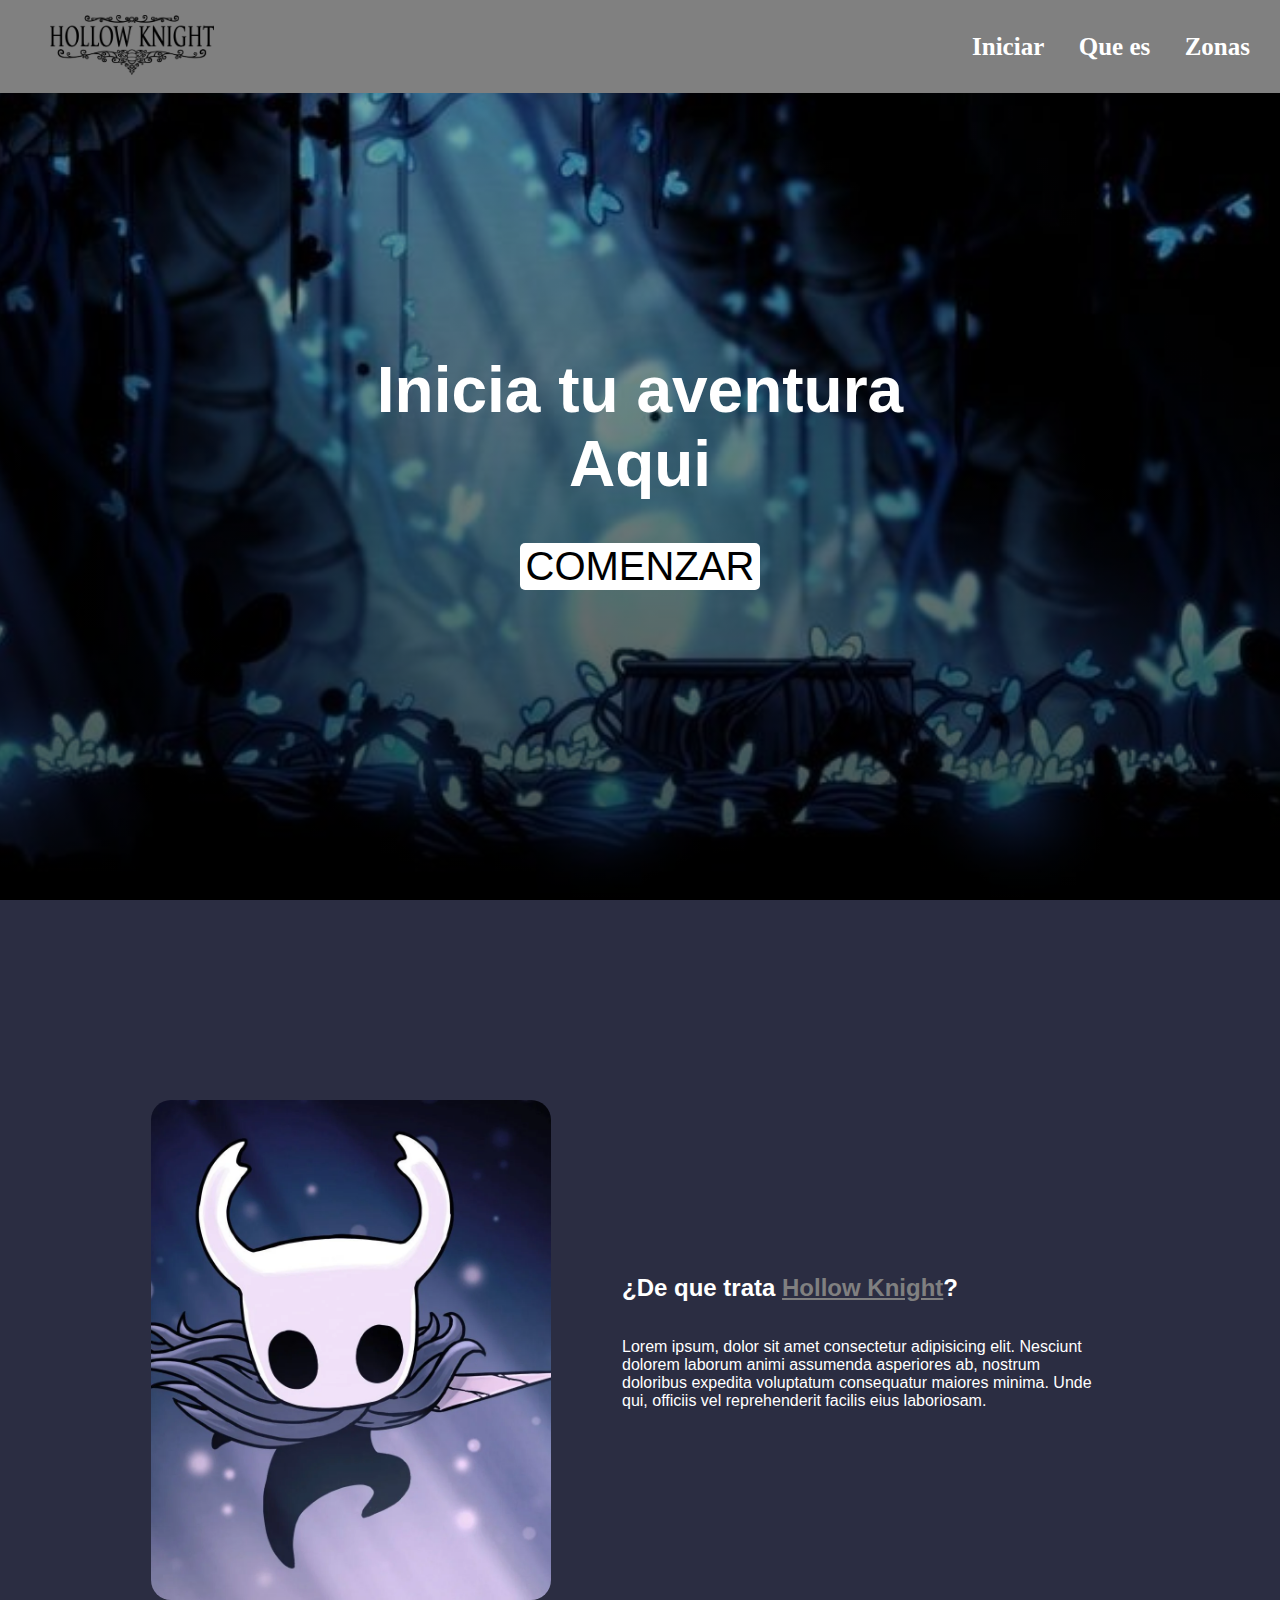
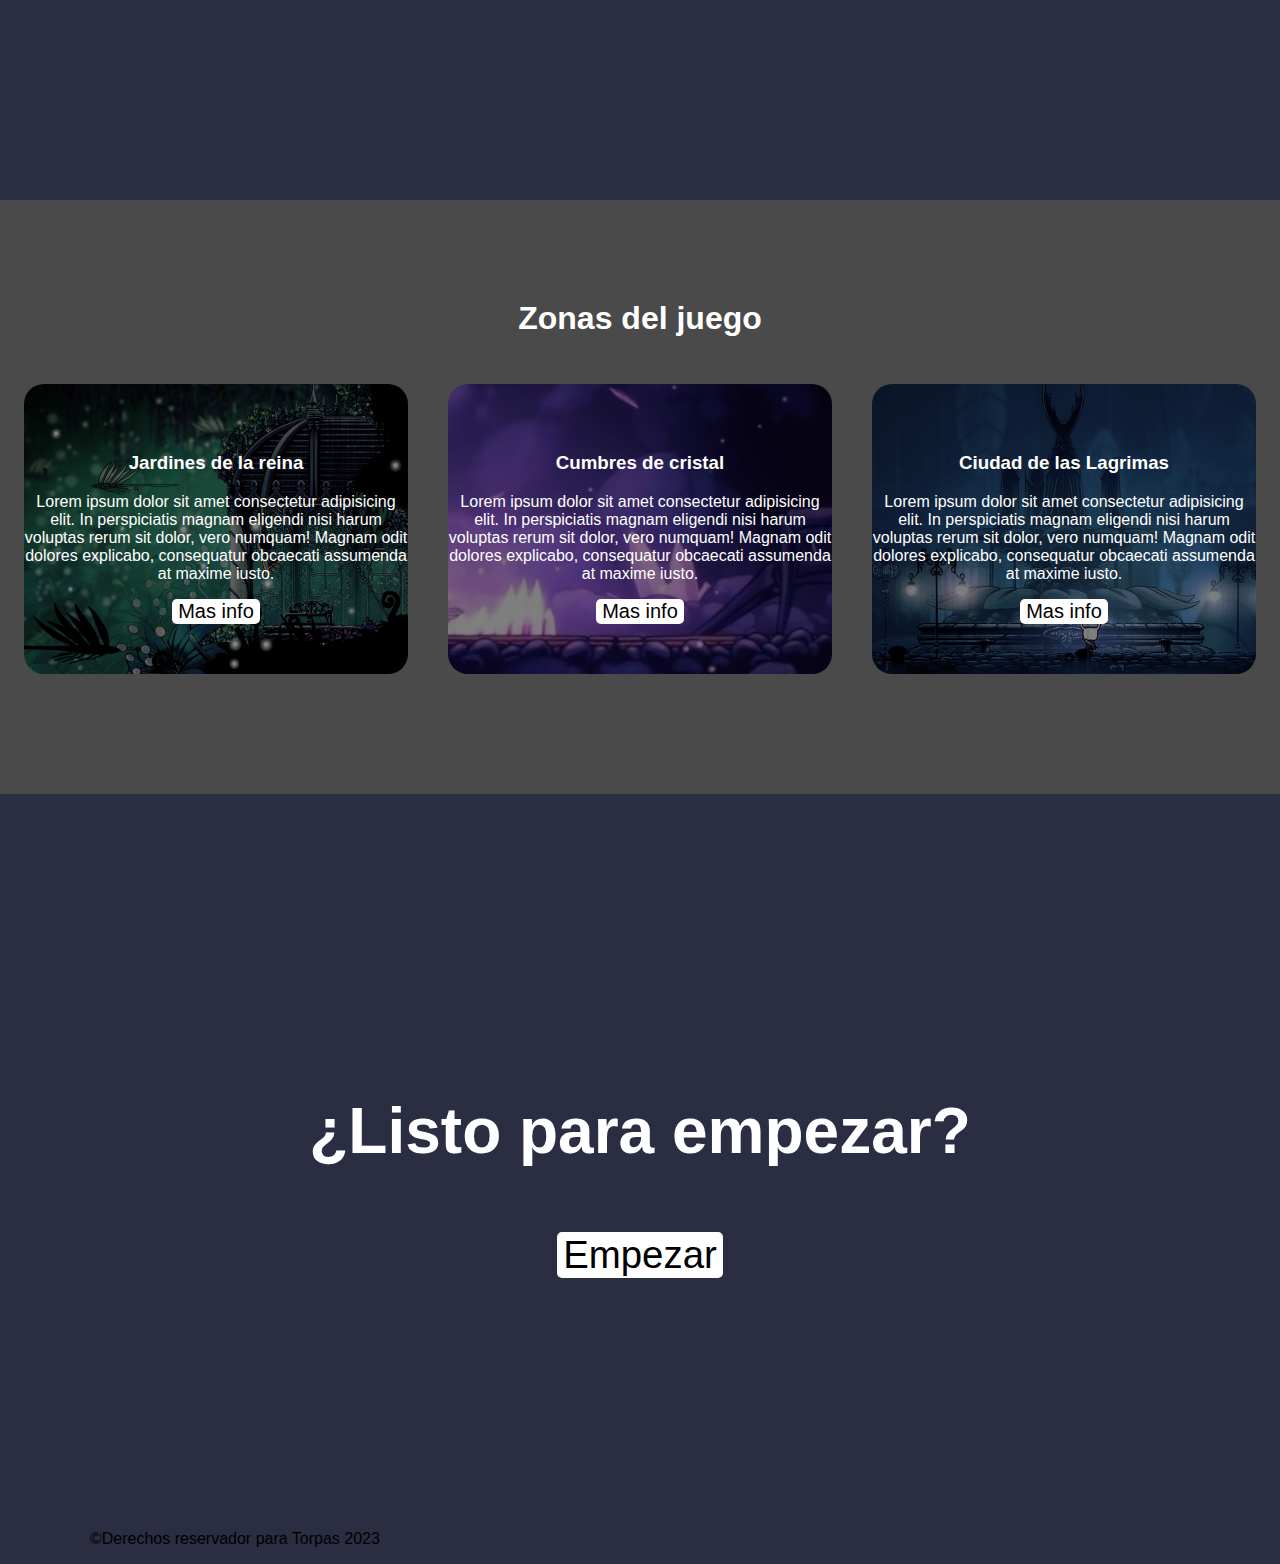
==== practicas_html_css/static_page/index.html @ 8b32c469 "Falta" ====
<!DOCTYPE html>
<html lang="en">
<head>
    <link rel="stylesheet" href="styles/styles.css">
    <meta charset="UTF-8">
    <meta http-equiv="X-UA-Compatible" content="IE=edge">
    <meta name="viewport" content="width=device-width, initial-scale=1.0">
    <title>Hollow Knight</title>
</head>
<body>
    <header class="header">
        <div class="header__container">
            <a href="">
                <img href="" class ='header__img' src="img/Hollow-Knight-Logo-PNG.png" alt="logo Hollow">
            </a>

            <nav class="header__nav">
                <a class="header__nav__a" href="#hero">Iniciar</a>
                <a class="header__nav__a" href="#hero2">Que es</a>
                <a class="header__nav__a" href="#zonas">Zonas</a>
            </nav>
        </div>    
    </header>

    <section class="hero" id="hero">
        <h1>Inicia tu aventura <br>Aqui</h1>
        <form action=''>
            <button class="hero__button">COMENZAR</button>
        </form>
    </section>

    <section id="hero2" class="hero2">
        <div class="container"><div class="hero2__content-container">
                <div class="hero2__imagen"></div>
                <div class="hero2__content-container__text">
                    <h2>¿De que trata <span>Hollow Knight</span>?</h2>
                <p>Lorem ipsum, dolor sit amet consectetur adipisicing elit. Nesciunt dolorem laborum animi assumenda asperiores ab, nostrum doloribus expedita voluptatum consequatur maiores minima. Unde qui, officiis vel reprehenderit facilis eius laboriosam.</p>
                </div>
            </div>
        </div>
        
    </section>

    <section id='zonas' class="zonas">
            <h2>Zonas del juego</h2>
            <div class="zonas__cartas">
                <div class="zonas__cartas__jardin">
                    <h3>Jardines de la reina</h3>
                     <p>Lorem ipsum dolor sit amet consectetur adipisicing elit. In perspiciatis magnam eligendi nisi harum voluptas rerum sit dolor, vero numquam! Magnam odit dolores explicabo, consequatur obcaecati assumenda at maxime iusto.</p>
                     <form action=''>
                        <button>Mas info</button>
                    </form>
                </div>
        
                <div class="zonas__cartas__cristal">
                    <h3>Cumbres de cristal</h3> 
                    <p>Lorem ipsum dolor sit amet consectetur adipisicing elit. In perspiciatis magnam eligendi nisi harum voluptas rerum sit dolor, vero numquam! Magnam odit dolores explicabo, consequatur obcaecati assumenda at maxime iusto.</p> 
                    <form action=''>
                        <button>Mas info</button>
                    </form>
                </div>
        
                <div class="zonas__cartas__ciudad"><h3>Ciudad de las Lagrimas</h3> 
                    <p>Lorem ipsum dolor sit amet consectetur adipisicing elit. In perspiciatis magnam eligendi nisi harum voluptas rerum sit dolor, vero numquam! Magnam odit dolores explicabo, consequatur obcaecati assumenda at maxime iusto.</p>
                    <form action=''>
                        <button>Mas info</button>
                    </form>
                </div>
            </div>
    </section>

    <section class="empezar">
        <h3>¿Listo para empezar?</h3>
        <form action=''>
            <button class="empezar__button">Empezar</button>
        </form>
    </section>

    <footer class="footer">
        <div class="container">
            <p>&copy;Derechos reservador para Torpas 2023</p>
        </div>
    </footer>
</body>
</html>
---- practicas_html_css/static_page/styles/styles.css ----
body {
  padding: 0;
  margin: 0;
  background: #2b2d42;
  font-family: sans-serif;
}

.header {
  padding: 15px 10px;
  background-color: grey;
  position: fixed;
  width: 100%;
  height: 7vh;
}
.header__container {
  max-width: 1200px;
  margin: auto;
  display: flex;
  flex-direction: row;
  justify-content: space-between;
  align-items: center;
}
.header__img {
  height: 60px;
  transition: all 1.4s ease;
}
.header__img:hover {
  transform: scale(1.25);
}
.header__nav a {
  margin-left: 30px;
  color: white;
  font-size: 25px;
  font-family: "Roboto";
  text-decoration: none;
  transition: all 0.9s;
  font-weight: bold;
}
.header__nav a:hover {
  color: aqua;
  text-shadow: 0px 0px 20px aqua;
}

@media (max-width: 800px) {
  .header .header__container {
    flex-direction: column;
    align-items: center;
    justify-content: center;
  }
  .header .header__container__nav {
    display: flex;
    flex-direction: column;
    align-items: center;
  }
  .header .header__container__nav__a {
    padding-top: 10px;
  }
  .zonas {
    display: flex;
    flex-direction: column;
  }
  .zonas p {
    display: none;
  }
}
.hero {
  height: 100vh;
  font-size: 2rem;
  display: flex;
  flex-direction: column;
  justify-content: center;
  align-items: center;
  text-align: center;
  color: white;
  background-image: linear-gradient(0deg, rgba(0, 0, 0, 0.7), rgba(0, 0, 0, 0.3)), url(../img/FondoPrincipal.jpeg);
  background-repeat: no-repeat;
  background-size: cover;
  background-position: center center;
}
.hero__button {
  font-size: 40px;
}

.hero2 {
  height: 100vh;
  display: flex;
  flex-direction: column;
  justify-content: center;
}
.hero2__imagen {
  background-image: url("../img/quetrata.webp");
  border-radius: 20px;
  background-position: center center;
  background-size: cover;
  height: 500px;
  width: 400px;
}
.hero2__content-container {
  display: flex;
  text-align: center;
  justify-content: space-evenly;
  padding: 200px 12px;
}
.hero2__content-container span {
  color: grey;
  text-decoration: underline;
}
.hero2__content-container__text {
  color: white;
  width: 45%;
  text-align: initial;
  padding: 0px 30px;
  padding-left: 30px;
  display: flex;
  justify-content: center;
  flex-direction: column;
  max-width: 600px;
}
.hero2__content-container__text h2 {
  margin-top: 0px;
}

.zonas {
  color: white;
  padding: 100px 0px;
  background: rgb(74, 74, 74);
  width: 100vw;
  display: flex;
  align-items: center;
  flex-direction: column;
}
.zonas h2 {
  font-size: 2rem;
  margin-top: 0px;
}
.zonas__cartas {
  display: flex;
  flex-wrap: nowrap;
  justify-content: center;
  align-items: center;
  text-align: center;
  flex-direction: row;
}
.zonas__cartas__jardin {
  background-image: linear-gradient(0deg, rgba(0, 0, 0, 0.5), rgba(0, 0, 0, 0.5)), url(../img/jardines.webp);
  background-repeat: no-repeat;
  background-size: cover;
  background-position: center center;
  padding: 50px 0px;
  margin: 20px;
  transition: all 0.5s ease;
  border-radius: 20px;
  width: 30vw;
}
.zonas__cartas__jardin:hover {
  box-shadow: 0px 0px 15px rgb(31, 113, 31);
  transform: scale(1.03);
}
.zonas__cartas__cristal {
  background-image: linear-gradient(0deg, rgba(0, 0, 0, 0.5), rgba(0, 0, 0, 0.5)), url(../img/cristales.jpg);
  padding: 50px 0px;
  margin: 20px;
  border-radius: 20px;
  background-repeat: no-repeat;
  background-size: cover;
  background-position: center center;
  transition: all 0.5s ease;
  width: 30vw;
}
.zonas__cartas__cristal:hover {
  box-shadow: 0px 0px 15px blueviolet;
  transform: scale(1.03);
}
.zonas__cartas__ciudad {
  background-image: linear-gradient(0deg, rgba(0, 0, 0, 0.5), rgba(0, 0, 0, 0.5)), url(../img/ciudad.jpg);
  padding: 50px 0px;
  margin: 20px;
  border-radius: 20px;
  background-repeat: no-repeat;
  background-size: cover;
  background-position: center center;
  transition: all 0.5s ease;
  width: 30vw;
}
.zonas__cartas__ciudad:hover {
  box-shadow: 0px 0px 15px rgb(44, 44, 166);
  transform: scale(1.03);
}

.empezar {
  height: 80vh;
  display: flex;
  flex-direction: column;
  justify-content: center;
  align-items: center;
  color: white;
}
.empezar__button {
  font-size: 3vw;
}
.empezar h3 {
  font-size: 5vw;
}

.container {
  max-width: 1100px;
  margin: auto;
}

button {
  background-color: white;
  border-radius: 5px;
  font-family: "Gill Sans", "Gill Sans MT", Calibri, "Trebuchet MS", sans-serif;
  height: auto;
  font-size: 20px;
  border: none;
  transition: all 0.7s ease;
}

button:hover {
  box-shadow: 0px 0px 15px white;
}

html {
  scroll-behavior: smooth;
}/*# sourceMappingURL=styles.css.map */
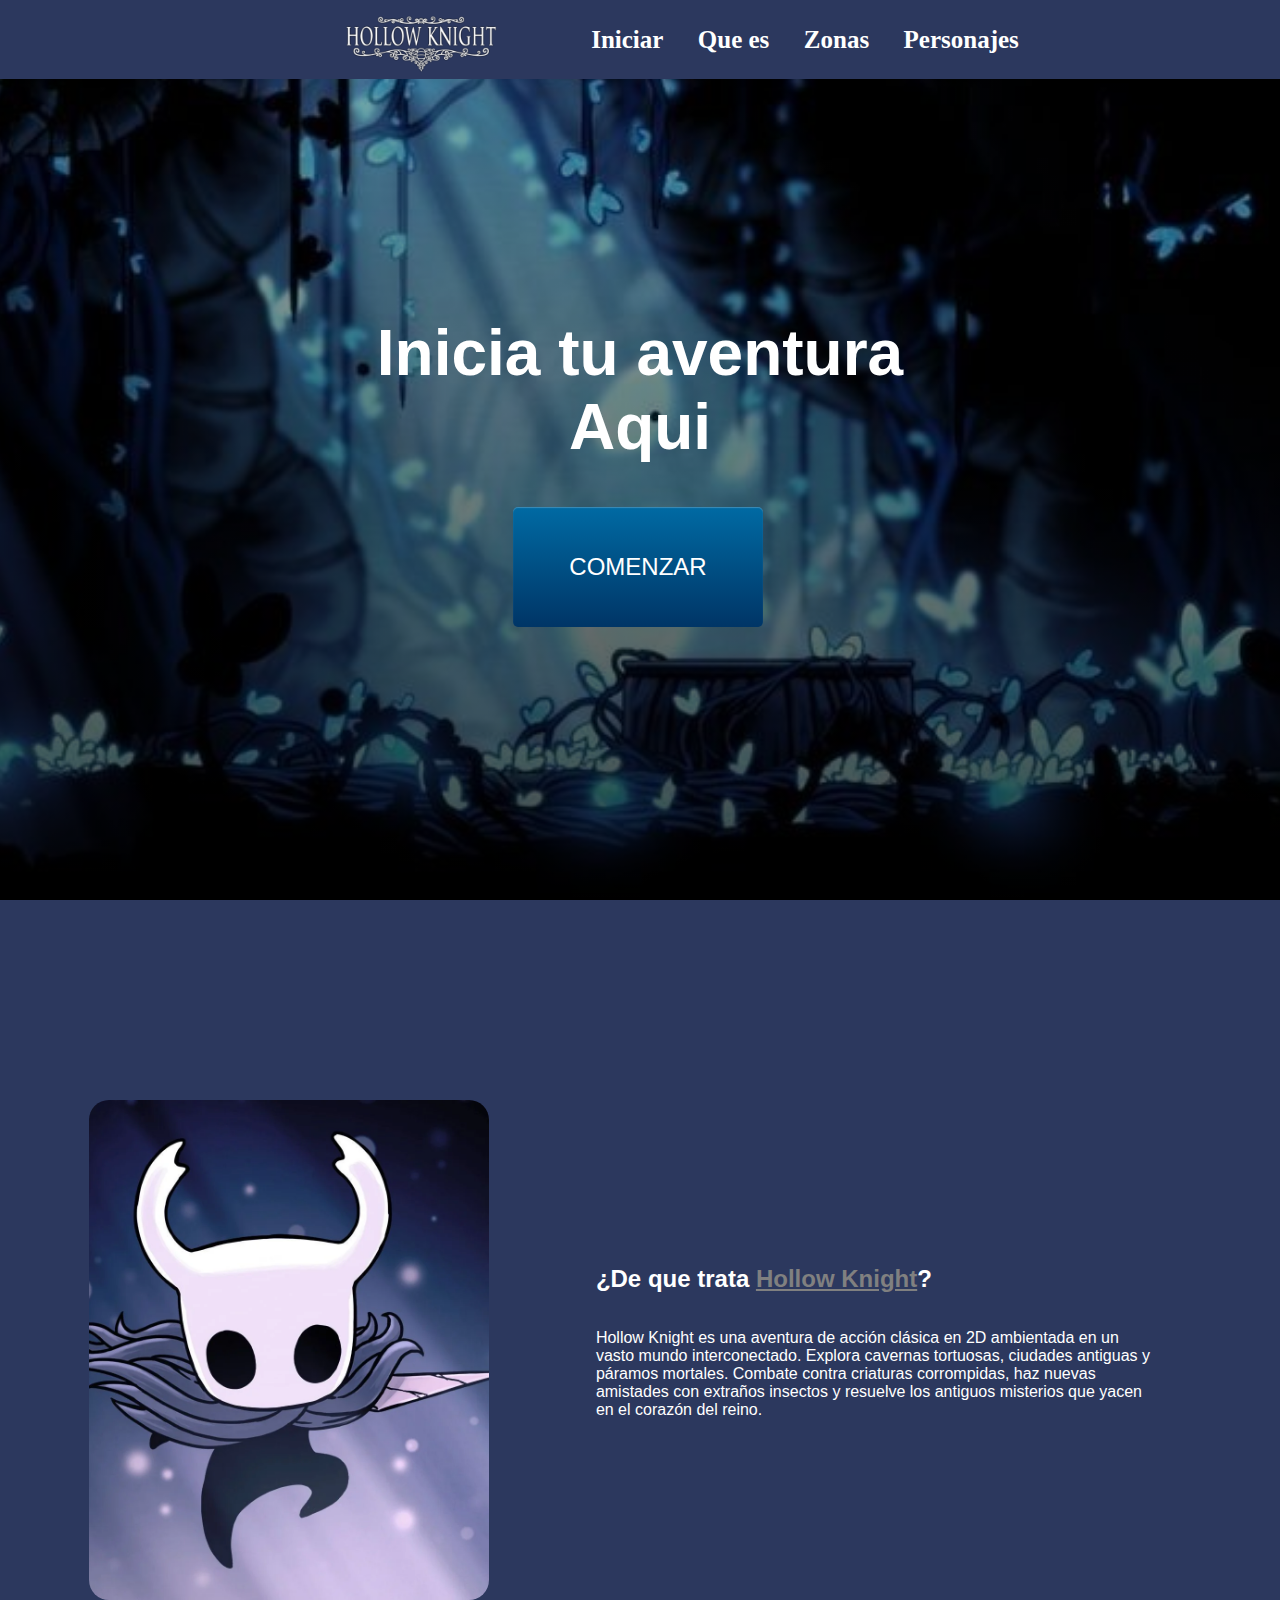
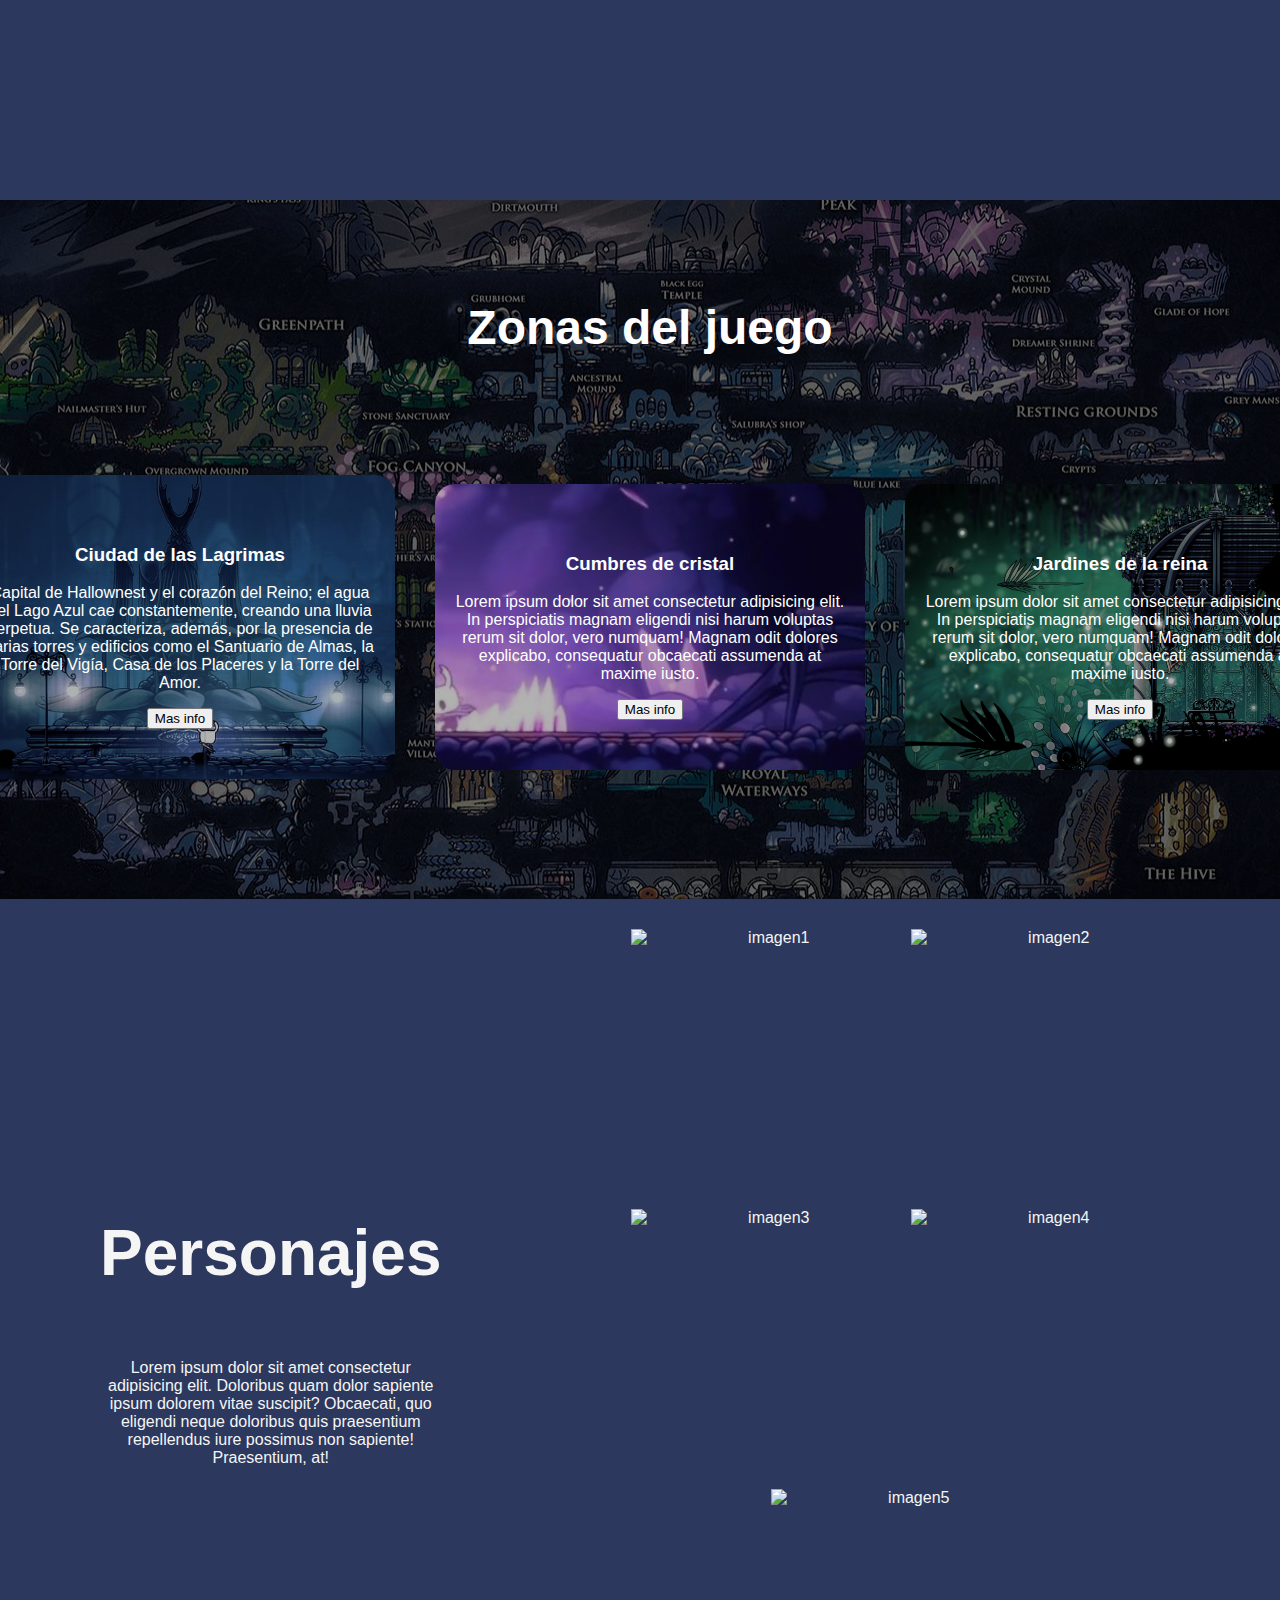
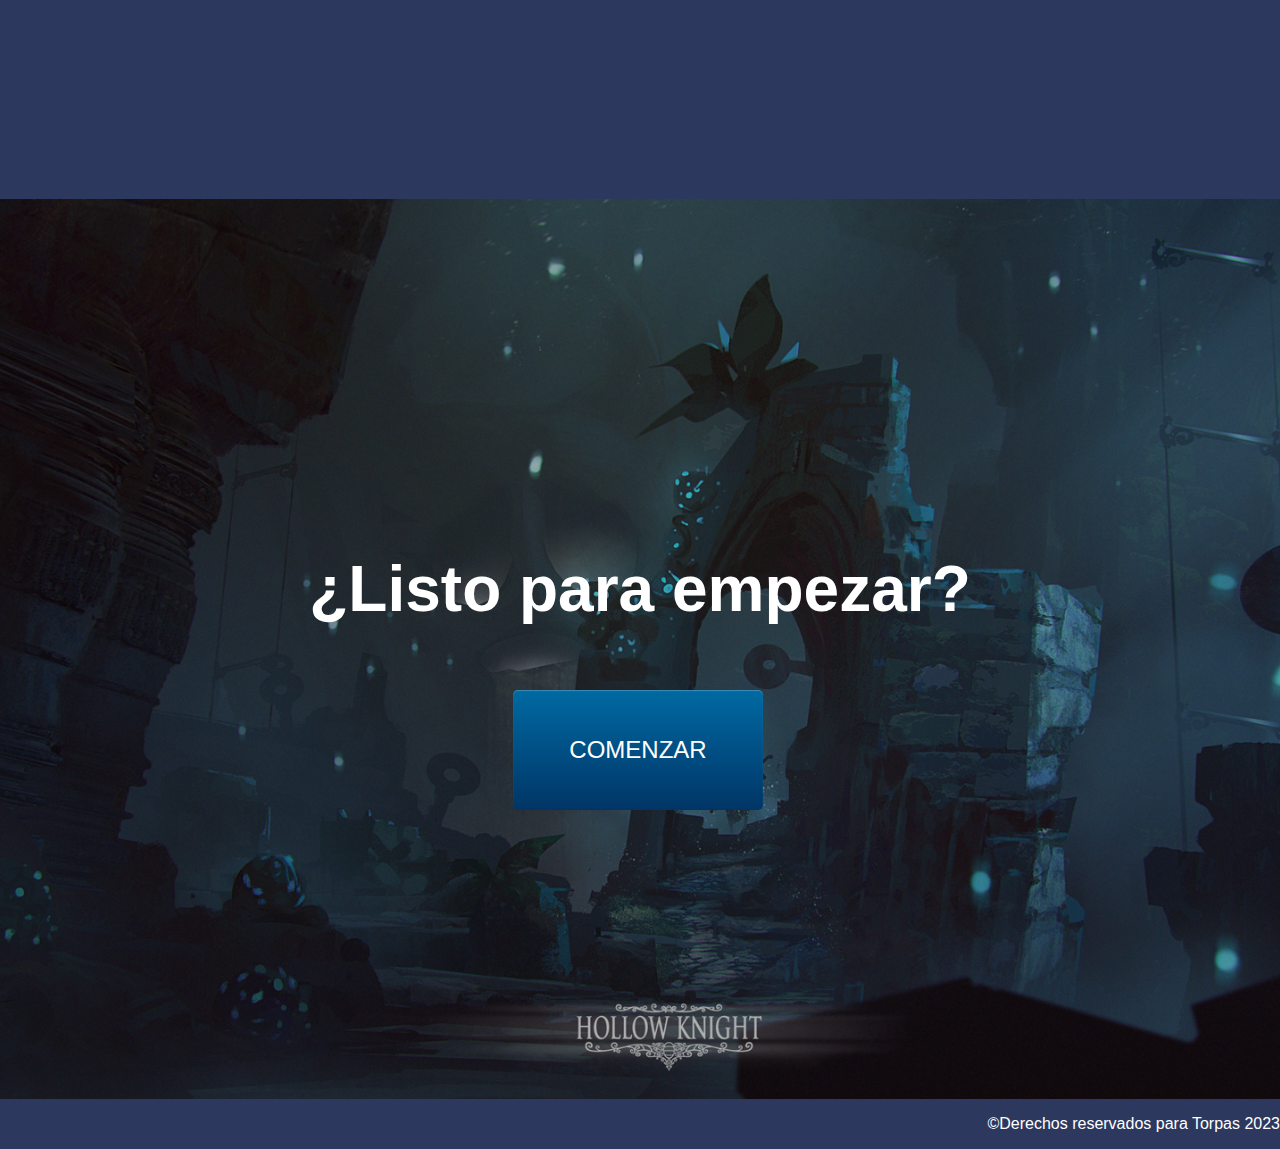
==== commit 99316553: "static page finished in general, but i still need to fix responsive problems in pj section" ====
--- a/practicas_html_css/static_page/index.html
+++ b/practicas_html_css/static_page/index.html
@@ -11,13 +11,14 @@
     <header class="header">
         <div class="header__container">
             <a href="">
-                <img href="" class ='header__img' src="img/Hollow-Knight-Logo-PNG.png" alt="logo Hollow">
+                <img href="" class ='header__img' src="img/logonew.png" alt="logo Hollow">
             </a>
 
             <nav class="header__nav">
                 <a class="header__nav__a" href="#hero">Iniciar</a>
                 <a class="header__nav__a" href="#hero2">Que es</a>
                 <a class="header__nav__a" href="#zonas">Zonas</a>
+                <a class="header__nav__a" href="#personajes">Personajes</a>
             </nav>
         </div>    
     </header>
@@ -34,7 +35,7 @@
                 <div class="hero2__imagen"></div>
                 <div class="hero2__content-container__text">
                     <h2>¿De que trata <span>Hollow Knight</span>?</h2>
-                <p>Lorem ipsum, dolor sit amet consectetur adipisicing elit. Nesciunt dolorem laborum animi assumenda asperiores ab, nostrum doloribus expedita voluptatum consequatur maiores minima. Unde qui, officiis vel reprehenderit facilis eius laboriosam.</p>
+                     <p>Hollow Knight es una aventura de acción clásica en 2D ambientada en un vasto mundo interconectado. Explora cavernas tortuosas, ciudades antiguas y páramos mortales. Combate contra criaturas corrompidas, haz nuevas amistades con extraños insectos y resuelve los antiguos misterios que yacen en el corazón del reino.</p>
                 </div>
             </div>
         </div>
@@ -61,7 +62,7 @@
                 </div>
         
                 <div class="zonas__cartas__ciudad"><h3>Ciudad de las Lagrimas</h3> 
-                    <p>Lorem ipsum dolor sit amet consectetur adipisicing elit. In perspiciatis magnam eligendi nisi harum voluptas rerum sit dolor, vero numquam! Magnam odit dolores explicabo, consequatur obcaecati assumenda at maxime iusto.</p>
+                    <p>Capital de Hallownest y el corazón del Reino; el agua del Lago Azul cae constantemente, creando una lluvia perpetua. Se caracteriza, además, por la presencia de varias torres y edificios como el Santuario de Almas, la Torre del Vigía, Casa de los Placeres y la Torre del Amor.</p>
                     <form action=''>
                         <button>Mas info</button>
                     </form>
@@ -69,17 +70,69 @@
             </div>
     </section>
 
+    <section id="personajes" class="personajes">
+        <div class="personajes__content">
+            <h2>Personajes</h2>
+            <div class="personajes__content__text">
+                <p>Lorem ipsum dolor sit amet consectetur adipisicing elit. Doloribus quam dolor sapiente ipsum dolorem vitae suscipit? Obcaecati, quo eligendi neque doloribus quis praesentium repellendus iure possimus non sapiente! Praesentium, at!</p>
+            </div>
+        </div>
+        <div class="personajes__container">
+            <div class="personajes__container__imagen">
+                <img src="../img/HollowKnight.png" alt="imagen1">
+                <span class="personajes__container__imagen__nombre">
+                    <span class="personajes__container__imagen__nombre__texto">Hollow knight</span>
+                </span>
+            </div>
+    
+    
+            <div class="personajes__container__imagen">
+                <img src="../img/Alma.png" alt="imagen2">
+                <span class="personajes__container__imagen__nombre">
+                    <span class="personajes__container__imagen__nombre__texto">Alma del HollowKnight</span>
+                </span>
+            </div>
+    
+    
+            <div class="personajes__container__imagen">
+                <img src="../img/Guerrero.png" alt="imagen3">
+                <span class="personajes__container__imagen__nombre">
+                    <span class="personajes__container__imagen__nombre__texto">Guerrero</span>
+                </span>
+            </div>
+    
+    
+            <div class="personajes__container__imagen">
+                <img src="../img/Espadas.png" alt="imagen4">
+                <span class="personajes__container__imagen__nombre">
+                    <span class="personajes__container__imagen__nombre__texto">El de las espadas</span>
+                </span>
+            </div>
+    
+    
+            <div class="personajes__container__imagen">
+                <img src="../img/Mapas.png" alt="imagen5">
+                <span class="personajes__container__imagen__nombre">
+                    <span class="personajes__container__imagen__nombre__texto">Mapas del   juego</span>
+                </span>
+            </div>
+        </div>    
+    
+    </div>
+    </section>
+
+
     <section class="empezar">
         <h3>¿Listo para empezar?</h3>
         <form action=''>
-            <button class="empezar__button">Empezar</button>
+            <button class="empezar__button">COMENZAR</button>
         </form>
     </section>
-
     <footer class="footer">
         <div class="container">
-            <p>&copy;Derechos reservador para Torpas 2023</p>
+            <p>&copy;Derechos reservados para Torpas 2023</p>
         </div>
     </footer>
+
 </body>
 </html>--- a/practicas_html_css/static_page/styles/styles.css
+++ b/practicas_html_css/static_page/styles/styles.css
@@ -1,28 +1,33 @@
 body {
   padding: 0;
   margin: 0;
-  background: #2b2d42;
+  background: #2C385E;
   font-family: sans-serif;
+  overflow: hidden;
 }
 
 .header {
   padding: 15px 10px;
-  background-color: grey;
+  justify-items: center;
+  background-color: #2C385E;
   position: fixed;
+  z-index: 1000;
   width: 100%;
-  height: 7vh;
+  height: auto;
 }
 .header__container {
   max-width: 1200px;
   margin: auto;
   display: flex;
   flex-direction: row;
+  text-align: center;
   justify-content: space-between;
   align-items: center;
 }
 .header__img {
-  height: 60px;
+  height: 80px;
   transition: all 1.4s ease;
+  margin-bottom: -35px;
 }
 .header__img:hover {
   transform: scale(1.25);
@@ -55,13 +60,6 @@
   .header .header__container__nav__a {
     padding-top: 10px;
   }
-  .zonas {
-    display: flex;
-    flex-direction: column;
-  }
-  .zonas p {
-    display: none;
-  }
 }
 .hero {
   height: 100vh;
@@ -71,6 +69,7 @@
   justify-content: center;
   align-items: center;
   text-align: center;
+  width: 100vw;
   color: white;
   background-image: linear-gradient(0deg, rgba(0, 0, 0, 0.7), rgba(0, 0, 0, 0.3)), url(../img/FondoPrincipal.jpeg);
   background-repeat: no-repeat;
@@ -78,7 +77,36 @@
   background-position: center center;
 }
 .hero__button {
-  font-size: 40px;
+  background-color: initial;
+  background-image: linear-gradient(#006aa3, #003566 100%);
+  border-radius: 5px;
+  border-style: none;
+  box-shadow: rgba(245, 244, 247, 0.25) 0 1px 1px inset;
+  color: #fff;
+  cursor: pointer;
+  display: inline-block;
+  font-family: Inter, sans-serif;
+  font-size: 24px;
+  font-weight: 500px;
+  height: 120px;
+  line-height: 80px;
+  margin-left: -4px;
+  outline: 0;
+  text-align: center;
+  transition: all 0.3s cubic-bezier(0.05, 0.03, 0.35, 1);
+  -moz-user-select: none;
+   -ms-user-select: none;
+       user-select: none;
+  -webkit-user-select: none;
+  touch-action: manipulation;
+  vertical-align: bottom;
+  width: 250px;
+}
+.hero__button:focus {
+  color: #171e29;
+}
+.hero__button:hover {
+  opacity: 0.7;
 }
 
 .hero2 {
@@ -122,16 +150,20 @@
 
 .zonas {
   color: white;
-  padding: 100px 0px;
-  background: rgb(74, 74, 74);
+  padding: 100px 10px;
+  background-image: linear-gradient(0deg, rgba(0, 0, 0, 0.6), rgba(0, 0, 0, 0.6)), url(../img/hollownest.jpg);
+  background-repeat: no-repeat;
+  background-size: auto;
+  background-position: center center;
   width: 100vw;
   display: flex;
   align-items: center;
   flex-direction: column;
 }
 .zonas h2 {
-  font-size: 2rem;
+  font-size: 3rem;
   margin-top: 0px;
+  margin-bottom: 100px;
 }
 .zonas__cartas {
   display: flex;
@@ -139,88 +171,216 @@
   justify-content: center;
   align-items: center;
   text-align: center;
-  flex-direction: row;
+  flex-direction: row-reverse;
 }
 .zonas__cartas__jardin {
-  background-image: linear-gradient(0deg, rgba(0, 0, 0, 0.5), rgba(0, 0, 0, 0.5)), url(../img/jardines.webp);
-  background-repeat: no-repeat;
-  background-size: cover;
-  background-position: center center;
-  padding: 50px 0px;
+  background-image: linear-gradient(0deg, rgba(0, 0, 0, 0.3), rgba(0, 0, 0, 0.3)), url(../img/jardines.webp);
+  background-repeat: no-repeat;
+  background-size: cover;
+  background-position: center center;
+  padding: 50px 15px;
   margin: 20px;
+  transition: opacity 0.9s ease-in-out;
   transition: all 0.5s ease;
   border-radius: 20px;
-  width: 30vw;
+  width: 400px;
 }
 .zonas__cartas__jardin:hover {
-  box-shadow: 0px 0px 15px rgb(31, 113, 31);
+  box-shadow: 0px 0px 15px rgb(53, 194, 53);
   transform: scale(1.03);
 }
 .zonas__cartas__cristal {
-  background-image: linear-gradient(0deg, rgba(0, 0, 0, 0.5), rgba(0, 0, 0, 0.5)), url(../img/cristales.jpg);
-  padding: 50px 0px;
+  background-image: linear-gradient(0deg, rgba(0, 0, 0, 0.3), rgba(0, 0, 0, 0.3)), url(../img/cristales.jpg);
+  padding: 50px 15px;
   margin: 20px;
   border-radius: 20px;
   background-repeat: no-repeat;
   background-size: cover;
   background-position: center center;
   transition: all 0.5s ease;
-  width: 30vw;
+  width: 400px;
 }
 .zonas__cartas__cristal:hover {
-  box-shadow: 0px 0px 15px blueviolet;
+  box-shadow: 0px 0px 15px rgb(176, 91, 255);
   transform: scale(1.03);
 }
 .zonas__cartas__ciudad {
-  background-image: linear-gradient(0deg, rgba(0, 0, 0, 0.5), rgba(0, 0, 0, 0.5)), url(../img/ciudad.jpg);
-  padding: 50px 0px;
+  background-image: linear-gradient(0deg, rgba(0, 0, 0, 0.3), rgba(0, 0, 0, 0.3)), url(../img/ciudad.jpg);
+  padding: 50px 15px;
   margin: 20px;
   border-radius: 20px;
   background-repeat: no-repeat;
   background-size: cover;
   background-position: center center;
   transition: all 0.5s ease;
-  width: 30vw;
+  width: 400px;
 }
 .zonas__cartas__ciudad:hover {
-  box-shadow: 0px 0px 15px rgb(44, 44, 166);
+  box-shadow: 0px 0px 15px rgb(85, 85, 249);
   transform: scale(1.03);
 }
 
+.personajes {
+  height: 100vh;
+  display: flex;
+  flex-direction: row;
+  align-items: center;
+  justify-content: center;
+  color: whitesmoke;
+}
+.personajes h2 {
+  font-size: 4rem;
+  margin-top: 0px;
+}
+.personajes__content {
+  display: flex;
+  text-align: center;
+  justify-content: center;
+  justify-items: center;
+  flex-direction: column;
+  width: 400px;
+  margin-left: 100px;
+  margin-right: 100px;
+}
+.personajes__content__text {
+  display: flex;
+  justify-content: center;
+}
+.personajes__container {
+  align-items: center;
+  justify-content: center;
+  display: flex;
+  flex-wrap: wrap;
+  flex-direction: row;
+}
+.personajes__container__imagen {
+  position: relative;
+  display: inline-flex;
+  flex-direction: column;
+  text-align: center;
+}
+.personajes__container__imagen__nombre {
+  position: absolute;
+  background-color: #4D7FA4;
+  color: white;
+  border-radius: 10px;
+  font-size: 22px;
+  display: none;
+  min-width: 100px;
+  width: 200px;
+  top: -60px;
+  padding: 10px;
+}
+.personajes__container__imagen__nombre__texto {
+  display: inline-flex;
+  text-overflow: ellipsis;
+  white-space: pre-wrap;
+  width: 100px;
+  text-align: center;
+  margin: 0 auto;
+  box-sizing: border-box;
+}
+.personajes__container__imagen__nombre::before {
+  content: "";
+  position: absolute;
+  width: 3px;
+  height: 3px;
+  bottom: -20px;
+  left: 40%;
+  border-top: 10px solid #4D7FA4;
+  border-left: 10px solid transparent;
+  border-right: 10px solid transparent;
+  border-bottom: 10px solid transparent;
+}
+.personajes__container .personajes__container__imagen:hover .personajes__container__imagen__nombre {
+  display: flex;
+  transform: translateY(-20px);
+}
+.personajes__container__imagen img {
+  width: 280px;
+  height: 280px;
+  transition: transform 0.5s ease-in-out;
+}
+.personajes__container__imagen:hover img {
+  transform: translateY(-20px);
+}
+
 .empezar {
-  height: 80vh;
-  display: flex;
-  flex-direction: column;
-  justify-content: center;
+  height: 100vh;
+  display: flex;
+  flex-direction: column;
+  justify-content: center;
+  background-image: linear-gradient(0deg, rgba(0, 0, 0, 0.3), rgba(0, 0, 0, 0.3)), url(../img/fondofinal.jpg);
+  background-repeat: no-repeat;
+  background-size: cover;
+  background-position: center center;
   align-items: center;
   color: white;
 }
 .empezar__button {
-  font-size: 3vw;
+  background-color: initial;
+  background-image: linear-gradient(#006aa3, #003566 100%);
+  border-radius: 5px;
+  border-style: none;
+  box-shadow: rgba(245, 244, 247, 0.25) 0 1px 1px inset;
+  color: #fff;
+  cursor: pointer;
+  display: inline-block;
+  font-family: Inter, sans-serif;
+  font-size: 24px;
+  font-weight: 500px;
+  height: 120px;
+  line-height: 80px;
+  margin-left: -4px;
+  outline: 0;
+  text-align: center;
+  transition: all 0.3s cubic-bezier(0.05, 0.03, 0.35, 1);
+  -moz-user-select: none;
+   -ms-user-select: none;
+       user-select: none;
+  -webkit-user-select: none;
+  touch-action: manipulation;
+  vertical-align: bottom;
+  width: 250px;
+}
+.empezar__button:focus {
+  color: #171e29;
+}
+.empezar__button:hover {
+  opacity: 0.7;
 }
 .empezar h3 {
   font-size: 5vw;
 }
 
-.container {
-  max-width: 1100px;
-  margin: auto;
-}
-
-button {
-  background-color: white;
-  border-radius: 5px;
-  font-family: "Gill Sans", "Gill Sans MT", Calibri, "Trebuchet MS", sans-serif;
-  height: auto;
-  font-size: 20px;
-  border: none;
-  transition: all 0.7s ease;
-}
-
-button:hover {
-  box-shadow: 0px 0px 15px white;
+@media (max-width: 800px) {
+  .personajes {
+    flex-direction: column;
+    height: auto;
+  }
+  .personajes__content h2 {
+    margin-top: 20px;
+    margin-bottom: 10px;
+  }
+  .zonas {
+    display: flex;
+    flex-direction: column;
+  }
+  .zonas p {
+    display: none;
+  }
+  .zonas__cartas {
+    flex-direction: column;
+  }
+}
+.footer {
+  display: flex;
+  justify-content: right;
+  color: white;
 }
 
 html {
   scroll-behavior: smooth;
+  scrollbar-color: black;
+  overflow: auto;
 }/*# sourceMappingURL=styles.css.map */